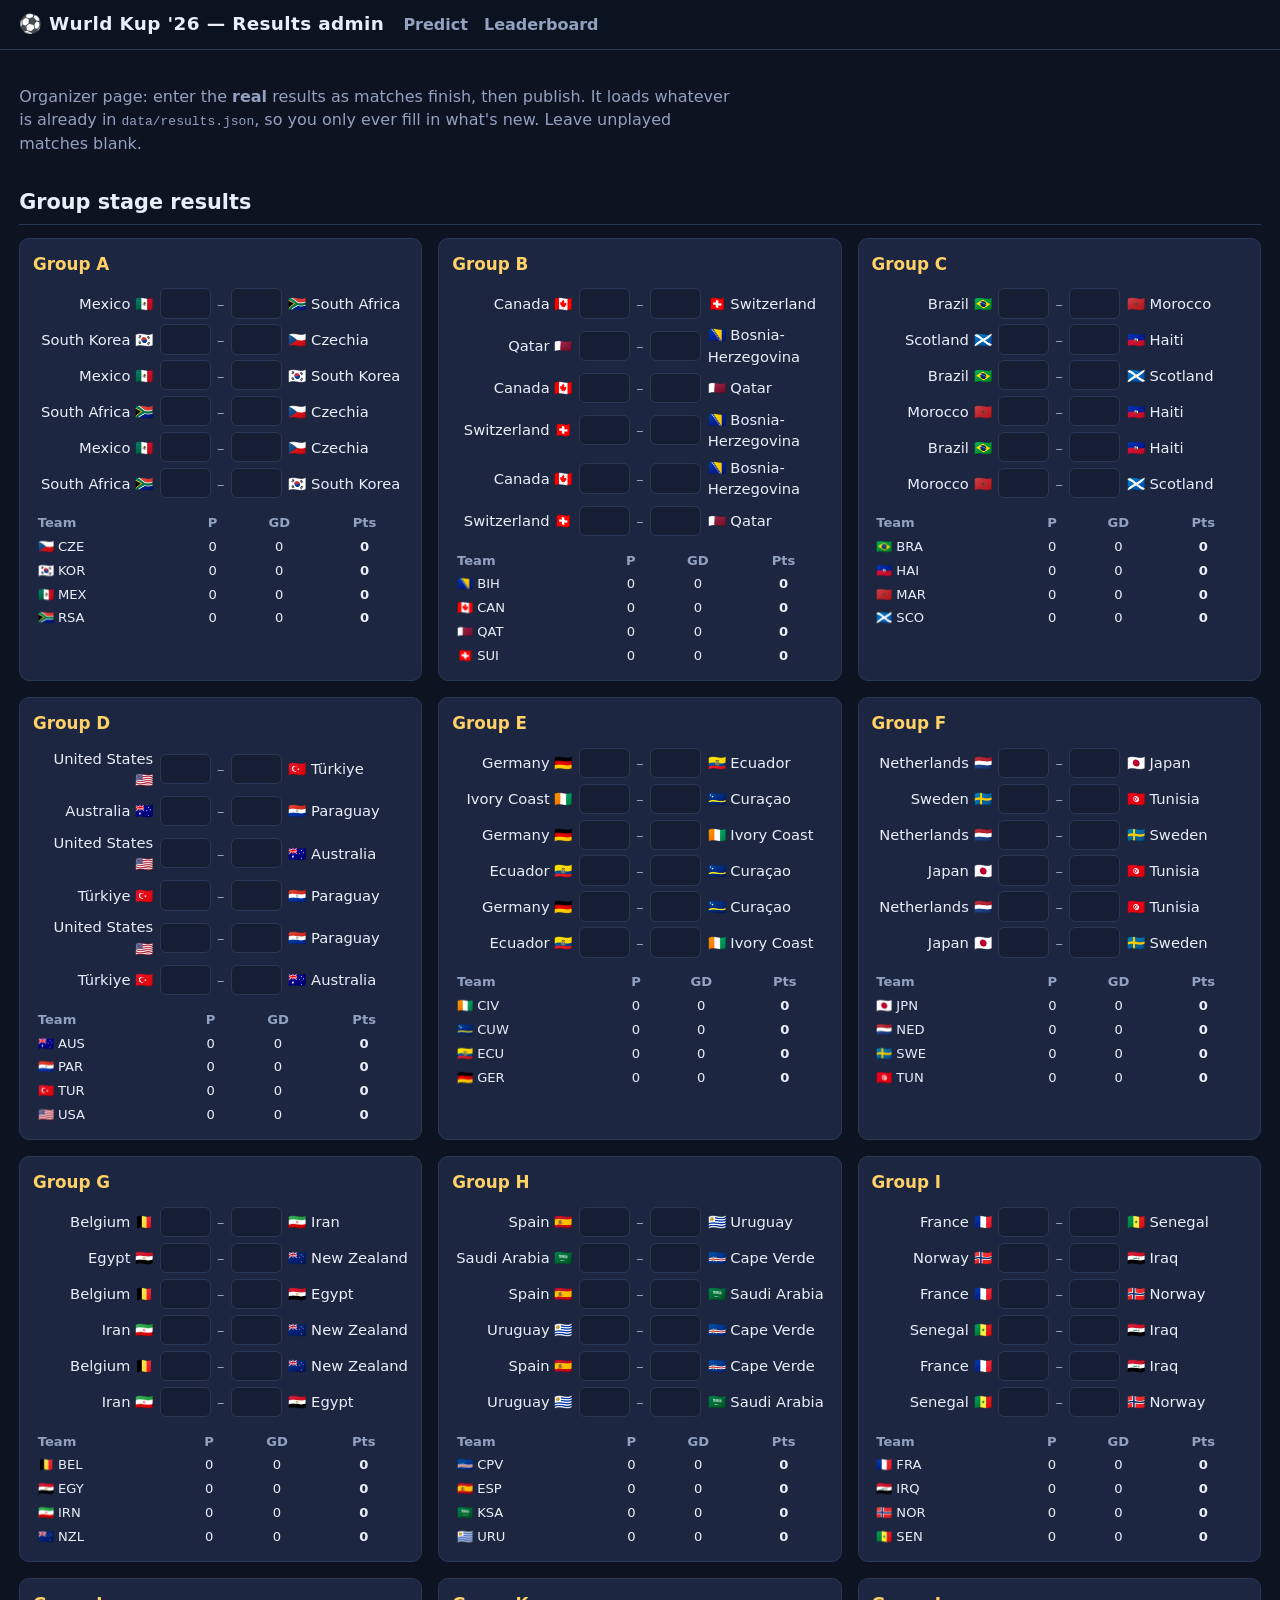
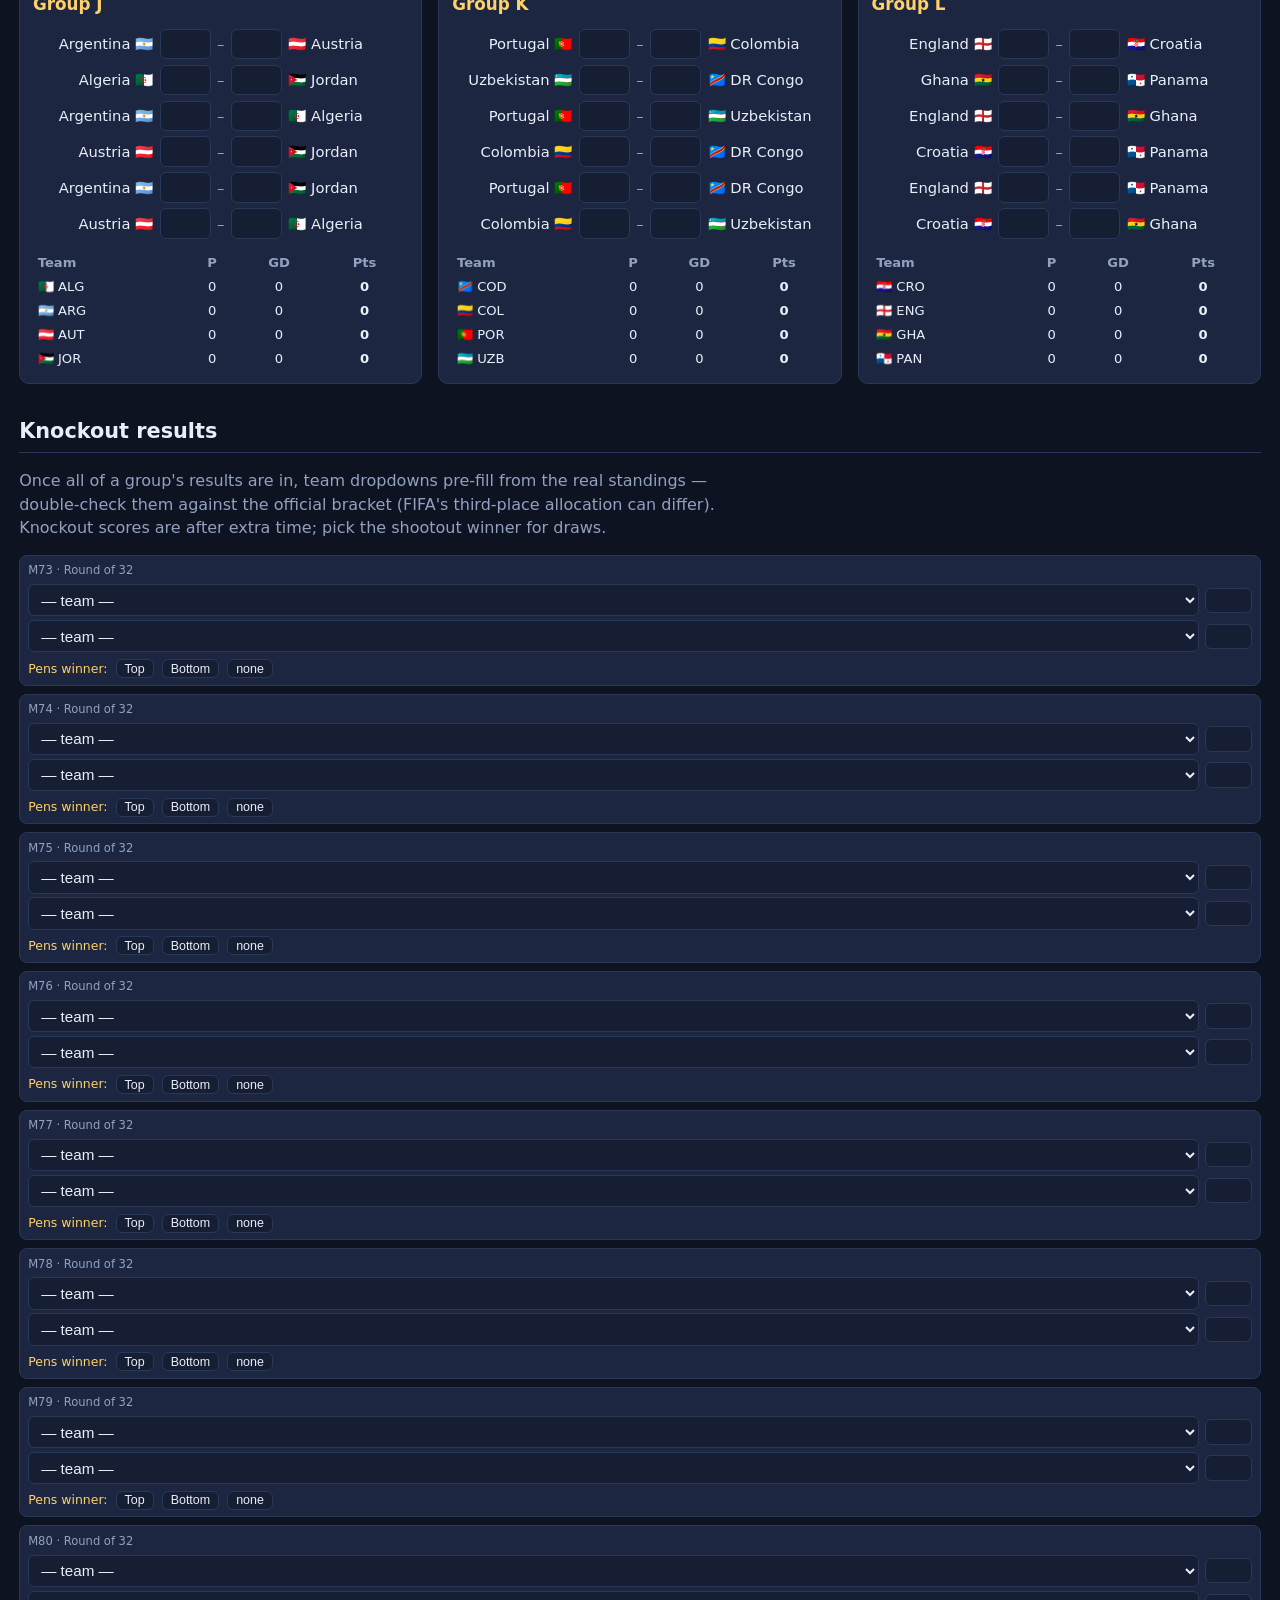
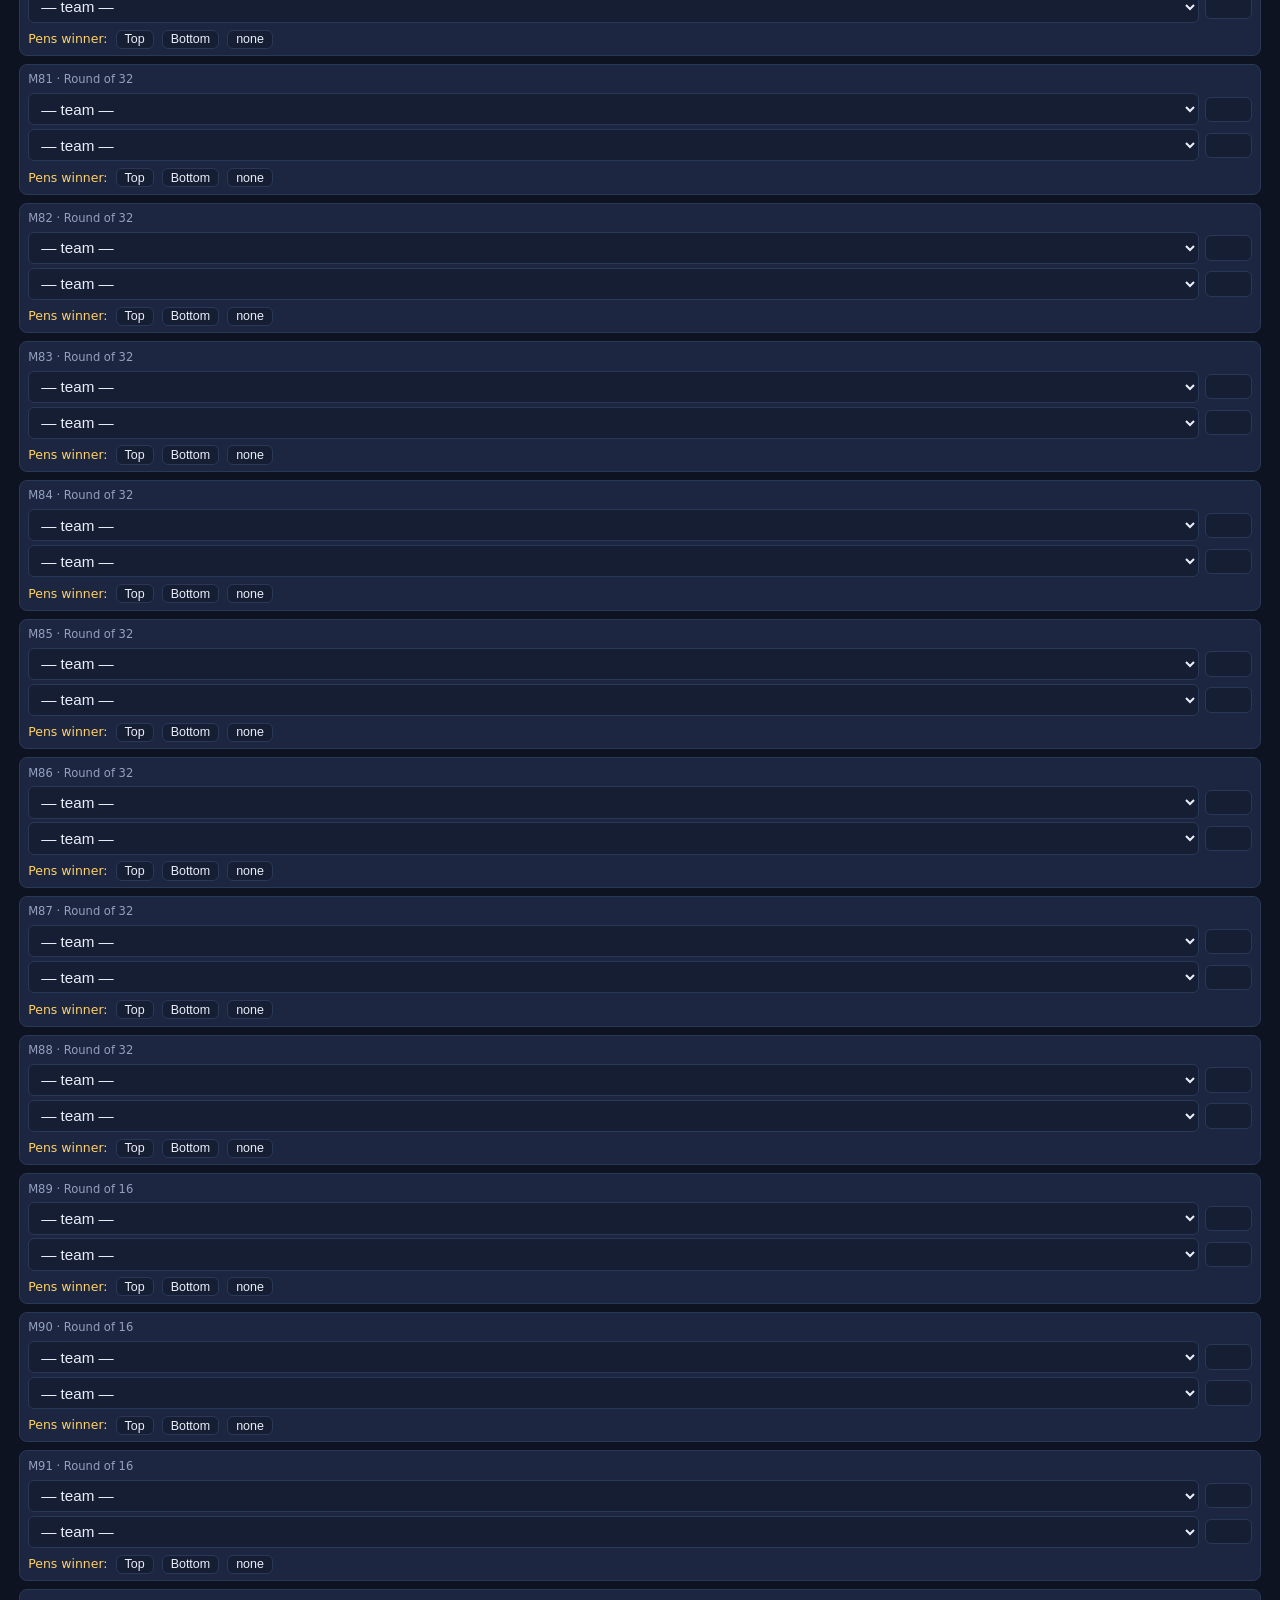
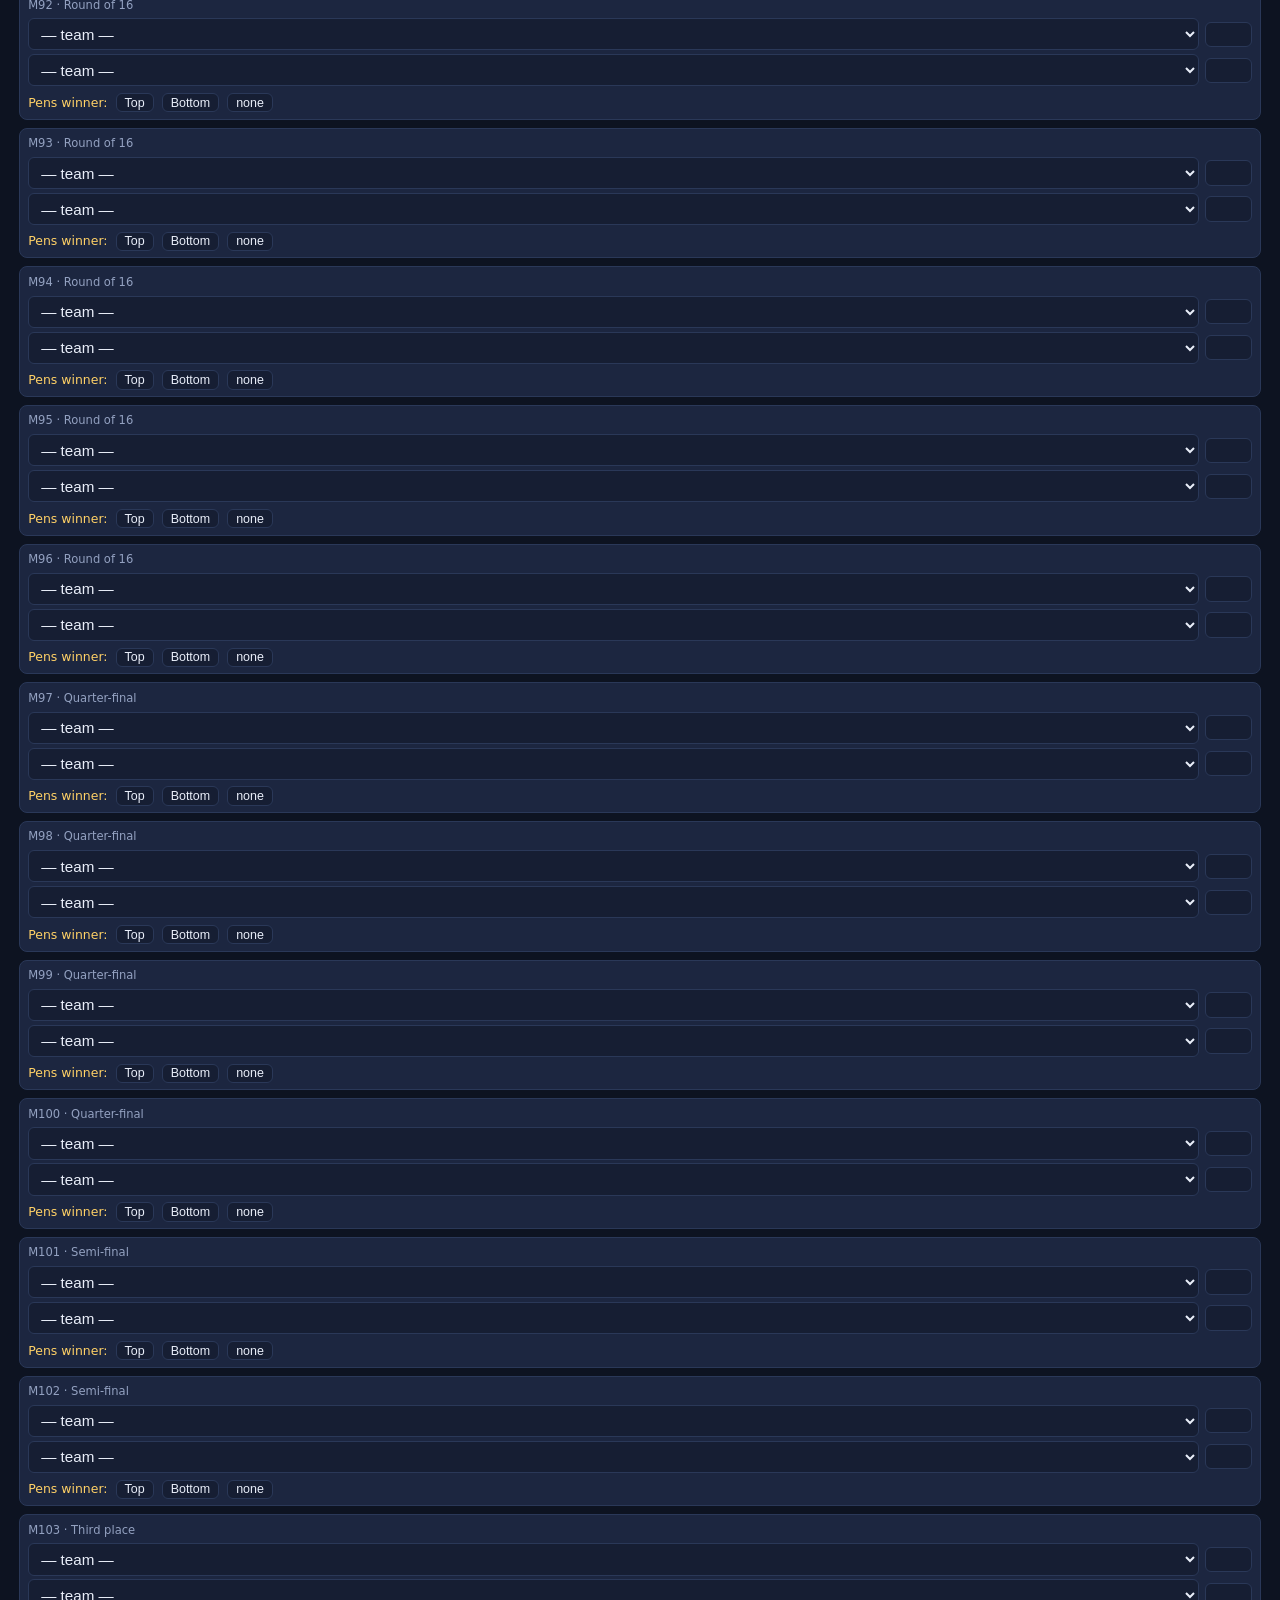
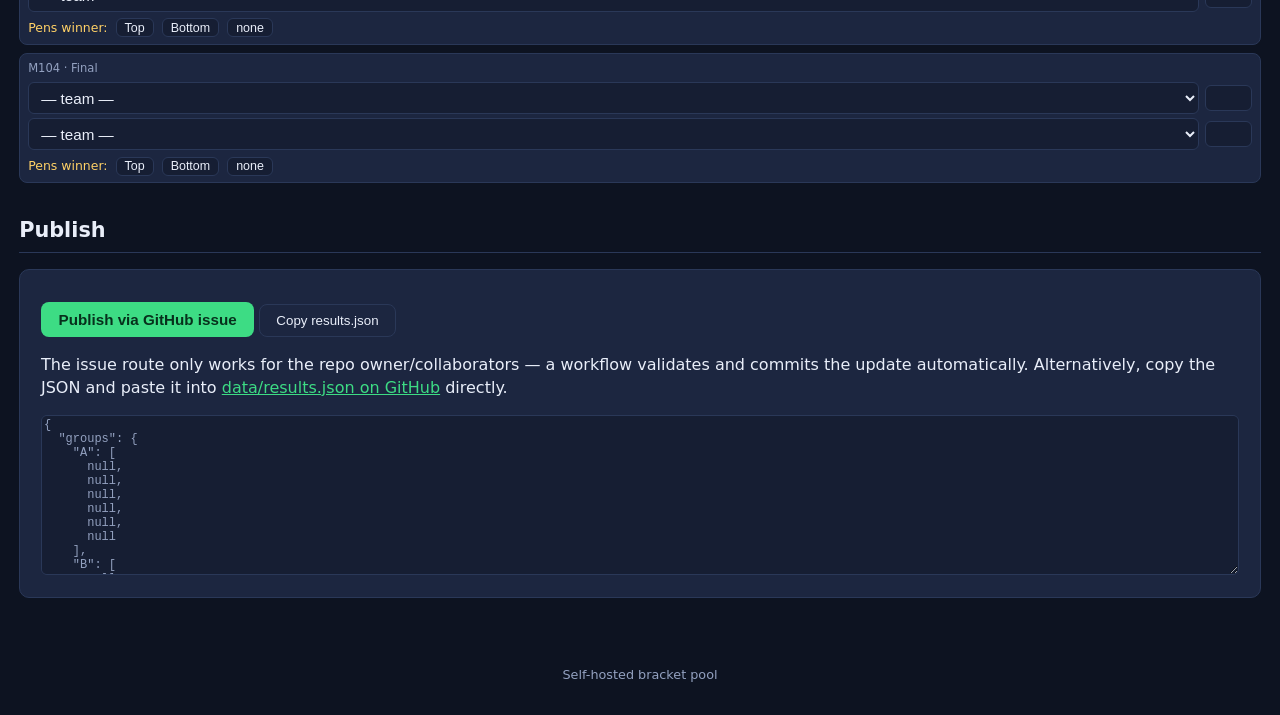
==== admin.html @ 8d199bc7 "Add self-contained World Cup 2026 bracket prediction pool Static GitHub Pages site where friends and" ====
<!DOCTYPE html>
<html lang="en">
<head>
  <meta charset="UTF-8">
  <meta name="viewport" content="width=device-width, initial-scale=1.0">
  <title>Results admin — Wurld Kup '26</title>
  <link rel="stylesheet" href="css/style.css">
  <link rel="icon" href="data:image/svg+xml,<svg xmlns=%22http://www.w3.org/2000/svg%22 viewBox=%220 0 100 100%22><text y=%22.9em%22 font-size=%2290%22>⚽</text></svg>">
</head>
<body>
  <header class="site">
    <h1><span class="ball">⚽</span>Wurld Kup '26 — Results admin</h1>
    <nav>
      <a href="index.html">Predict</a>
      <a href="leaderboard.html">Leaderboard</a>
    </nav>
  </header>

  <main>
    <p class="intro">Organizer page: enter the <strong>real</strong> results as matches finish, then publish.
    It loads whatever is already in <code>data/results.json</code>, so you only ever fill in what's new.
    Leave unplayed matches blank.</p>

    <h2 class="section">Group stage results</h2>
    <div class="groups-grid" id="groups-grid"></div>

    <h2 class="section">Knockout results</h2>
    <p class="intro">Once all of a group's results are in, team dropdowns pre-fill from the real standings —
    double-check them against the official bracket (FIFA's third-place allocation can differ). Knockout scores
    are after extra time; pick the shootout winner for draws.</p>
    <div id="ko-list"></div>

    <h2 class="section">Publish</h2>
    <div class="rules-box">
      <p>
        <button class="primary" id="btn-issue">Publish via GitHub issue</button>
        <button class="ghost" id="btn-copy">Copy results.json</button>
        <span id="copy-status"></span>
      </p>
      <p>The issue route only works for the repo owner/collaborators — a workflow validates and commits the
      update automatically. Alternatively, copy the JSON and paste it into
      <a id="edit-link" href="#">data/results.json on GitHub</a> directly.</p>
      <textarea id="json-out" style="width:100%;height:10rem;background:var(--bg-soft);color:var(--muted);border:1px solid var(--card-edge);border-radius:6px;font-family:monospace;font-size:0.75rem" readonly></textarea>
    </div>
  </main>

  <footer class="site">Self-hosted bracket pool</footer>
  <script type="module" src="js/admin.js"></script>
</body>
</html>
---- css/style.css ----
:root {
  --bg: #0d1321;
  --bg-soft: #161e33;
  --card: #1c2640;
  --card-edge: #2a3858;
  --text: #e9eef9;
  --muted: #93a1c0;
  --accent: #3ddc84;
  --accent-2: #ffd166;
  --danger: #ff6b6b;
  --qualify: rgba(61, 220, 132, 0.14);
  --third: rgba(255, 209, 102, 0.12);
}

* { box-sizing: border-box; }

body {
  margin: 0;
  font-family: "Segoe UI", system-ui, -apple-system, sans-serif;
  background: var(--bg);
  color: var(--text);
  line-height: 1.45;
}

a { color: var(--accent); }

header.site {
  position: sticky;
  top: 0;
  z-index: 50;
  background: rgba(13, 19, 33, 0.95);
  backdrop-filter: blur(6px);
  border-bottom: 1px solid var(--card-edge);
  padding: 0.7rem 1.2rem;
  display: flex;
  align-items: center;
  gap: 1.2rem;
  flex-wrap: wrap;
}

header.site h1 {
  font-size: 1.15rem;
  margin: 0;
  letter-spacing: 0.02em;
}

header.site h1 .ball { margin-right: 0.4rem; }

header.site nav { display: flex; gap: 1rem; }
header.site nav a { color: var(--muted); text-decoration: none; font-weight: 600; }
header.site nav a:hover, header.site nav a.active { color: var(--text); }

#lock-banner {
  margin-left: auto;
  font-size: 0.85rem;
  color: var(--accent-2);
}
#lock-banner.locked { color: var(--danger); font-weight: 700; }

main { max-width: 1280px; margin: 0 auto; padding: 1.2rem; }

.intro { color: var(--muted); max-width: 70ch; }

.notice {
  background: var(--bg-soft);
  border: 1px solid var(--card-edge);
  border-left: 4px solid var(--accent-2);
  padding: 0.7rem 1rem;
  border-radius: 8px;
  margin: 1rem 0;
}
.notice.error { border-left-color: var(--danger); }

h2.section {
  margin: 2rem 0 0.8rem;
  font-size: 1.3rem;
  border-bottom: 1px solid var(--card-edge);
  padding-bottom: 0.4rem;
}

.field-row { display: flex; gap: 0.8rem; align-items: center; flex-wrap: wrap; margin: 0.8rem 0; }
.field-row label { font-weight: 600; }

input[type="text"], input[type="number"], select {
  background: var(--bg-soft);
  color: var(--text);
  border: 1px solid var(--card-edge);
  border-radius: 6px;
  padding: 0.35rem 0.5rem;
  font-size: 0.95rem;
}
input[type="text"] { min-width: 16rem; }
input[type="number"] { width: 3.2rem; text-align: center; }
input:focus { outline: 2px solid var(--accent); outline-offset: -1px; }
input:disabled, select:disabled { opacity: 0.6; }

/* Group cards */
.groups-grid {
  display: grid;
  grid-template-columns: repeat(auto-fill, minmax(330px, 1fr));
  gap: 1rem;
}

.group-card {
  background: var(--card);
  border: 1px solid var(--card-edge);
  border-radius: 10px;
  padding: 0.8rem;
}
.group-card h3 { margin: 0 0 0.6rem; font-size: 1.05rem; color: var(--accent-2); }

.gmatch {
  display: grid;
  grid-template-columns: 1fr auto auto auto 1fr;
  align-items: center;
  gap: 0.4rem;
  padding: 0.18rem 0;
  font-size: 0.92rem;
}
.gmatch .t-home { text-align: right; }
.gmatch .t-away { text-align: left; }
.gmatch .dash { color: var(--muted); }

table.mini-table {
  width: 100%;
  margin-top: 0.6rem;
  border-collapse: collapse;
  font-size: 0.82rem;
}
table.mini-table th, table.mini-table td { padding: 0.15rem 0.3rem; text-align: center; }
table.mini-table th { color: var(--muted); font-weight: 600; }
table.mini-table td:first-child, table.mini-table th:first-child { text-align: left; }
table.mini-table tr.q1, table.mini-table tr.q2 { background: var(--qualify); }
table.mini-table tr.q3 { background: var(--third); }

/* Thirds panel */
#thirds-panel {
  background: var(--card);
  border: 1px solid var(--card-edge);
  border-radius: 10px;
  padding: 0.8rem 1rem;
  margin: 1rem 0;
  font-size: 0.9rem;
}
#thirds-panel .third-chip {
  display: inline-block;
  margin: 0.15rem 0.3rem 0.15rem 0;
  padding: 0.15rem 0.55rem;
  border-radius: 999px;
  background: var(--bg-soft);
  border: 1px solid var(--card-edge);
}
#thirds-panel .third-chip.in { border-color: var(--accent); }
#thirds-panel .third-chip.out { opacity: 0.45; }

/* Bracket */
.bracket-scroll { overflow-x: auto; padding-bottom: 0.8rem; }
.bracket {
  display: flex;
  gap: 1.1rem;
  min-width: 1150px;
  align-items: stretch;
}
.round-col { display: flex; flex-direction: column; flex: 1; min-width: 180px; }
.round-col h4 { text-align: center; margin: 0 0 0.5rem; color: var(--muted); font-size: 0.85rem; }
.round-col .matches {
  display: flex;
  flex-direction: column;
  justify-content: space-around;
  flex: 1;
  gap: 0.5rem;
}

.ko-match {
  background: var(--card);
  border: 1px solid var(--card-edge);
  border-radius: 8px;
  padding: 0.4rem 0.5rem;
  font-size: 0.85rem;
}
.ko-match .mnum { color: var(--muted); font-size: 0.72rem; margin-bottom: 0.2rem; }
.ko-row {
  display: grid;
  grid-template-columns: 1fr auto;
  align-items: center;
  gap: 0.4rem;
  padding: 0.12rem 0;
}
.ko-row .team { overflow: hidden; text-overflow: ellipsis; white-space: nowrap; }
.ko-row .team.tbd { color: var(--muted); font-style: italic; }
.ko-row .team.adv { color: var(--accent); font-weight: 700; }
.ko-match input[type="number"] { width: 2.9rem; padding: 0.2rem 0.3rem; }
.pens-row { margin-top: 0.3rem; font-size: 0.78rem; color: var(--accent-2); display: flex; gap: 0.5rem; align-items: center; flex-wrap: wrap; }
.pens-row button {
  background: var(--bg-soft);
  color: var(--text);
  border: 1px solid var(--card-edge);
  border-radius: 6px;
  padding: 0.1rem 0.5rem;
  cursor: pointer;
  font-size: 0.78rem;
}
.pens-row button.sel { border-color: var(--accent); color: var(--accent); font-weight: 700; }

.champ-banner {
  margin-top: 0.8rem;
  text-align: center;
  font-size: 1.2rem;
}
.champ-banner strong { color: var(--accent-2); }

/* Submit bar */
.submit-bar {
  position: sticky;
  bottom: 0;
  background: rgba(13, 19, 33, 0.97);
  border-top: 1px solid var(--card-edge);
  padding: 0.7rem 1.2rem;
  display: flex;
  gap: 0.8rem;
  align-items: center;
  flex-wrap: wrap;
  z-index: 40;
}
.submit-bar .progress { color: var(--muted); font-size: 0.9rem; }

button.primary, a.button-primary {
  background: var(--accent);
  color: #07301c;
  font-weight: 700;
  border: none;
  border-radius: 8px;
  padding: 0.55rem 1.1rem;
  font-size: 0.95rem;
  cursor: pointer;
  text-decoration: none;
  display: inline-block;
}
button.primary:disabled { opacity: 0.4; cursor: not-allowed; }
button.ghost {
  background: transparent;
  color: var(--text);
  border: 1px solid var(--card-edge);
  border-radius: 8px;
  padding: 0.5rem 1rem;
  cursor: pointer;
}

/* Modal */
.modal-backdrop {
  position: fixed; inset: 0;
  background: rgba(0, 0, 0, 0.65);
  display: flex; align-items: center; justify-content: center;
  z-index: 100;
  padding: 1rem;
}
.modal {
  background: var(--card);
  border: 1px solid var(--card-edge);
  border-radius: 12px;
  max-width: 560px;
  width: 100%;
  padding: 1.2rem 1.4rem;
  max-height: 90vh;
  overflow-y: auto;
}
.modal h3 { margin-top: 0; }
.modal ol { padding-left: 1.2rem; }
.modal .errors { color: var(--danger); }
.modal textarea {
  width: 100%; height: 6rem;
  background: var(--bg-soft); color: var(--muted);
  border: 1px solid var(--card-edge); border-radius: 6px;
  font-family: monospace; font-size: 0.75rem;
}

/* Leaderboard */
table.board {
  width: 100%;
  border-collapse: collapse;
  font-size: 0.92rem;
}
table.board th, table.board td {
  padding: 0.45rem 0.6rem;
  text-align: right;
  border-bottom: 1px solid var(--card-edge);
}
table.board th:nth-child(-n+2), table.board td:nth-child(-n+2) { text-align: left; }
table.board th { color: var(--muted); font-size: 0.8rem; text-transform: uppercase; letter-spacing: 0.05em; }
table.board tr.expandable { cursor: pointer; }
table.board tr.expandable:hover { background: var(--bg-soft); }
table.board td.total { font-weight: 700; color: var(--accent); }
table.board tr.rank-1 td:first-child::before { content: "🏆 "; }

.detail-row td { background: var(--bg-soft); padding: 0.6rem 1rem; }
table.detail {
  width: 100%; border-collapse: collapse; font-size: 0.82rem;
}
table.detail th, table.detail td { padding: 0.2rem 0.5rem; text-align: left; border-bottom: 1px solid var(--card-edge); }
table.detail td.pts { text-align: right; }
table.detail tr.scored td.pts { color: var(--accent); font-weight: 600; }

.rules-box {
  background: var(--card);
  border: 1px solid var(--card-edge);
  border-radius: 10px;
  padding: 1rem 1.3rem;
  margin: 1rem 0;
}
.rules-box table { border-collapse: collapse; margin: 0.5rem 0; }
.rules-box th, .rules-box td { border: 1px solid var(--card-edge); padding: 0.3rem 0.7rem; font-size: 0.88rem; }

footer.site {
  text-align: center;
  color: var(--muted);
  font-size: 0.8rem;
  padding: 2rem 1rem;
}
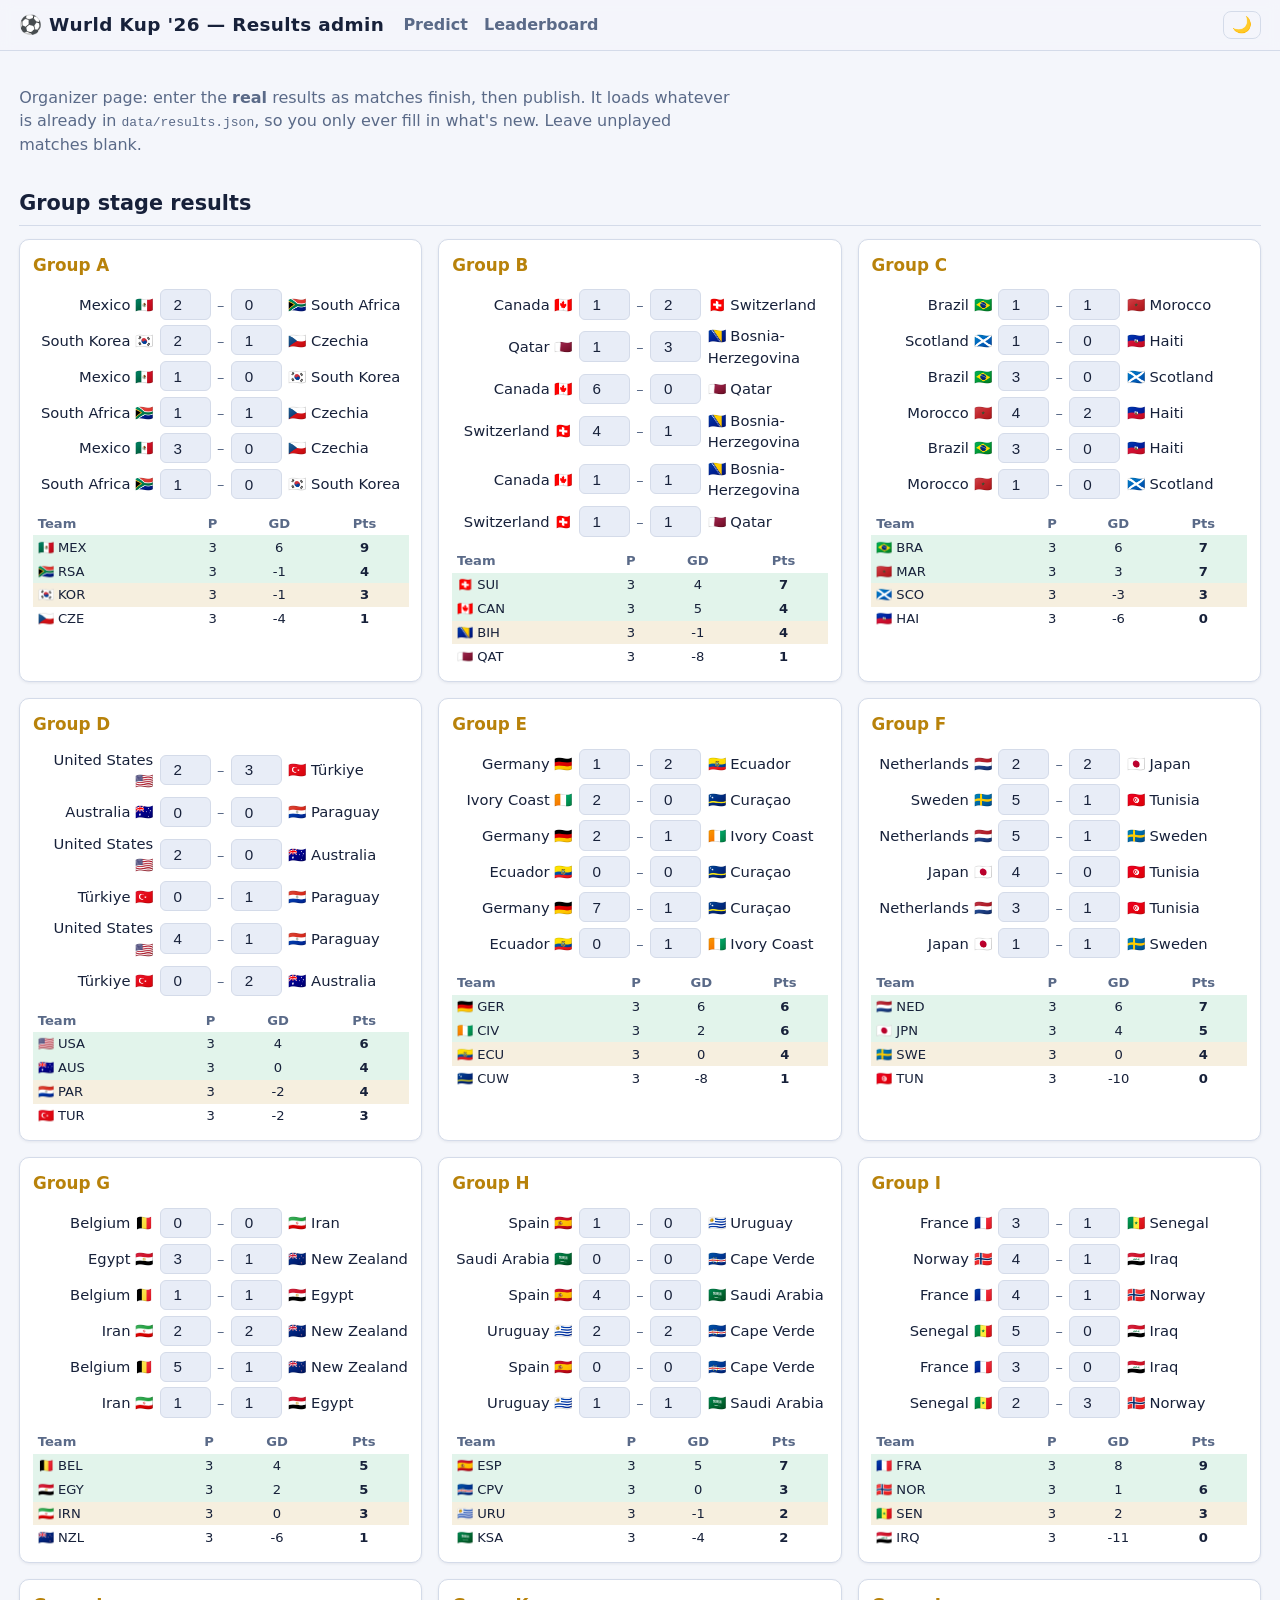
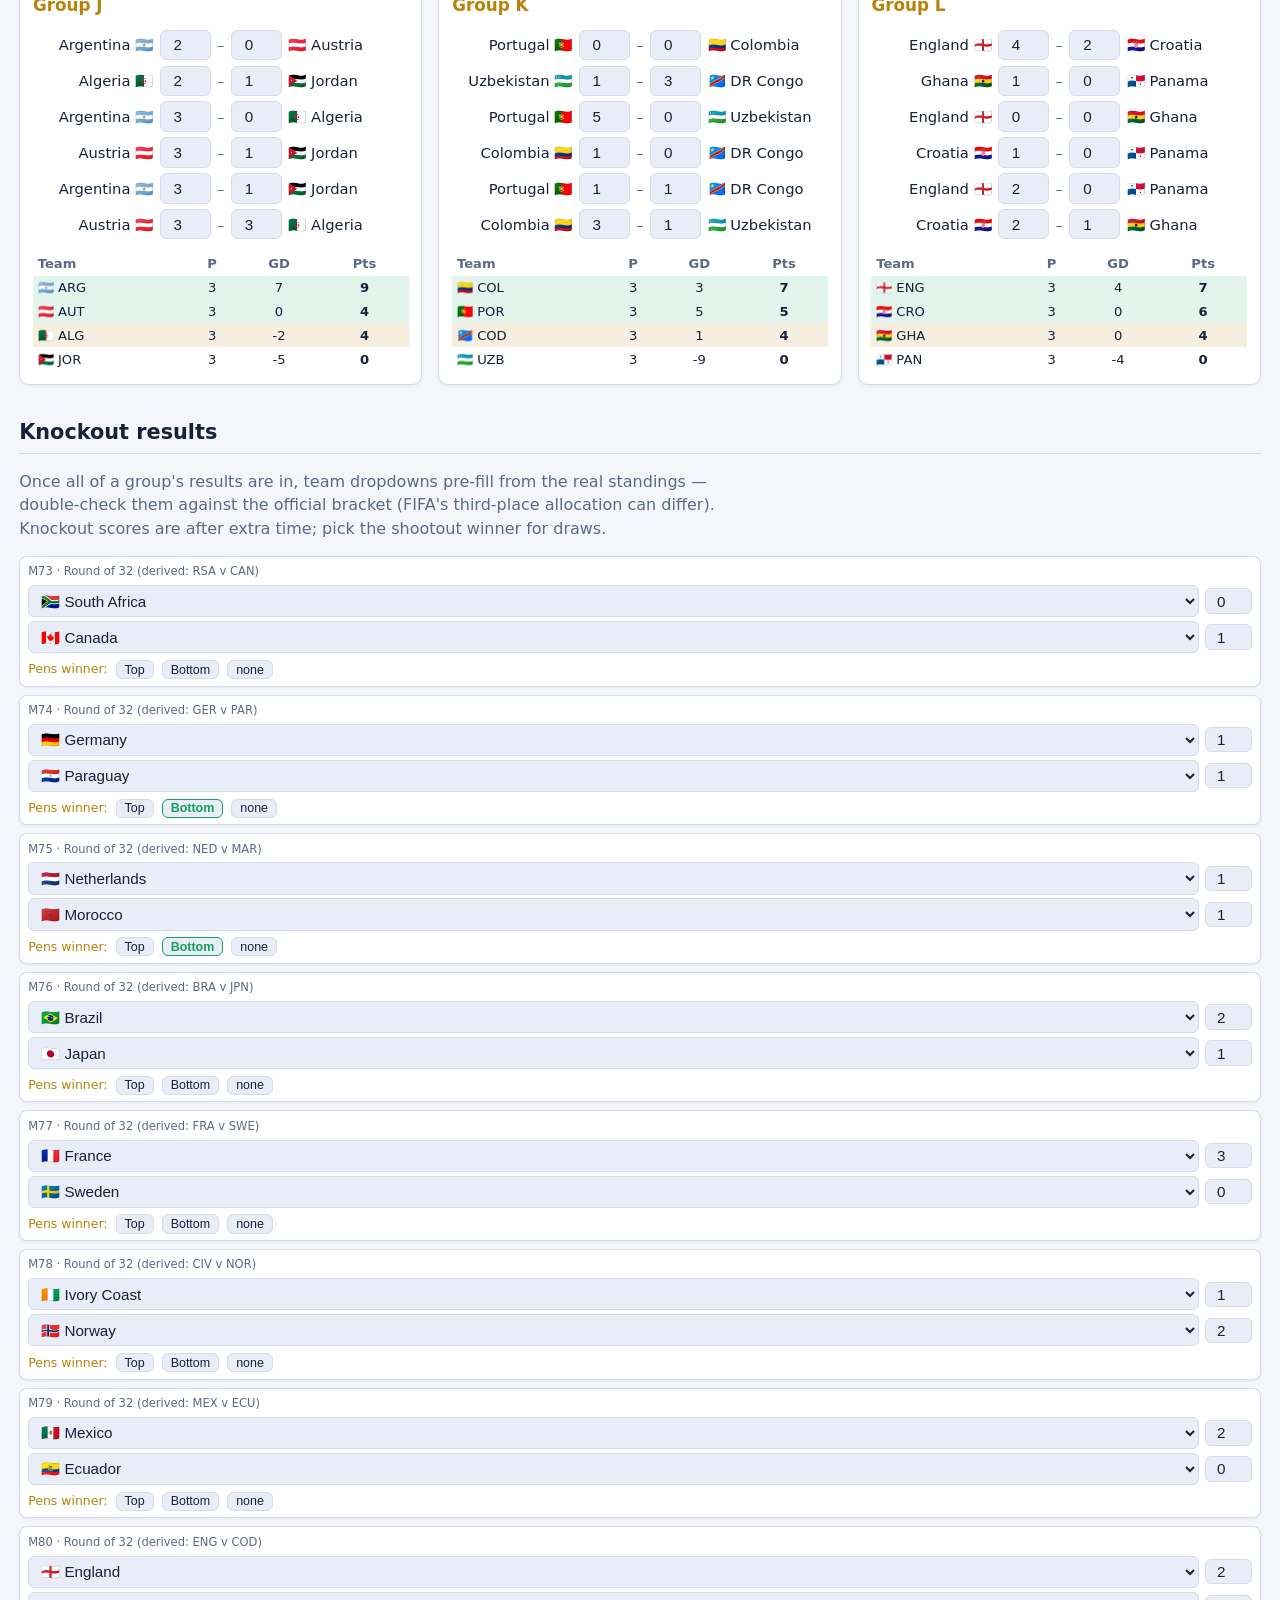
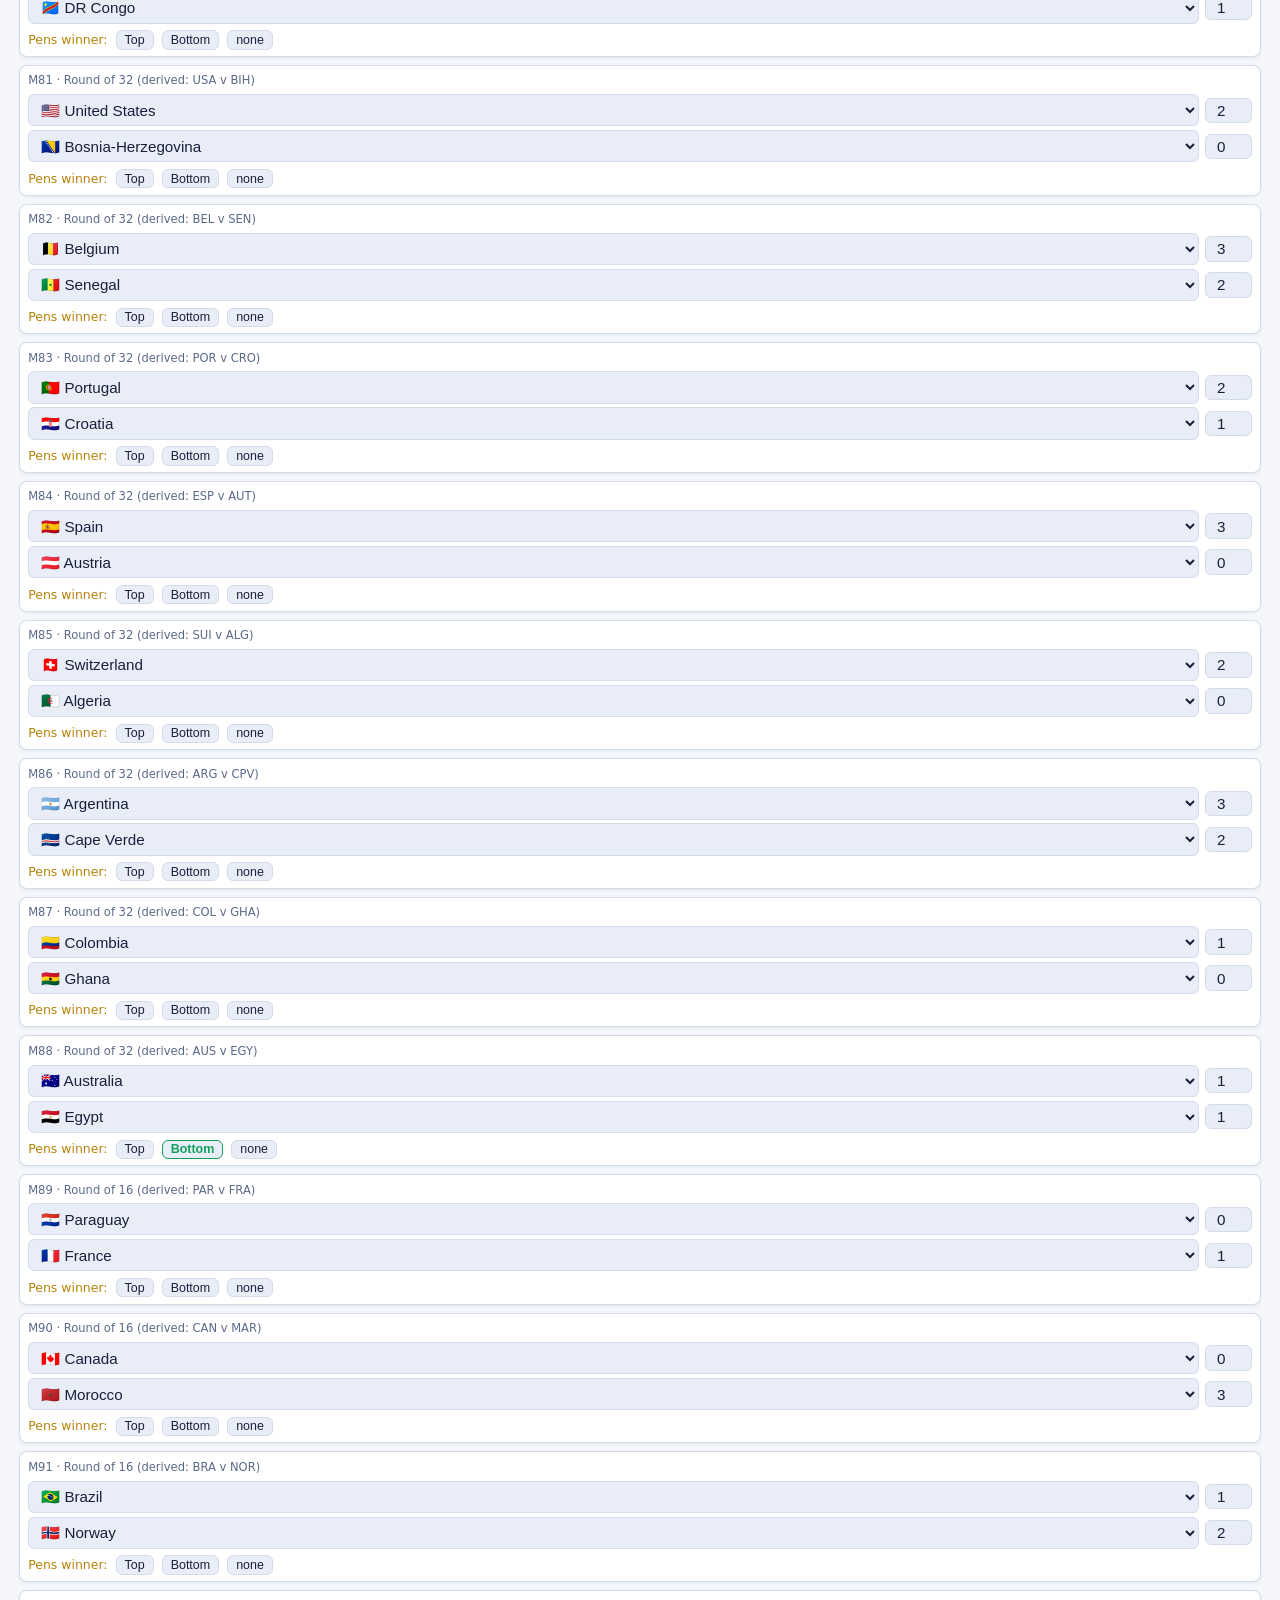
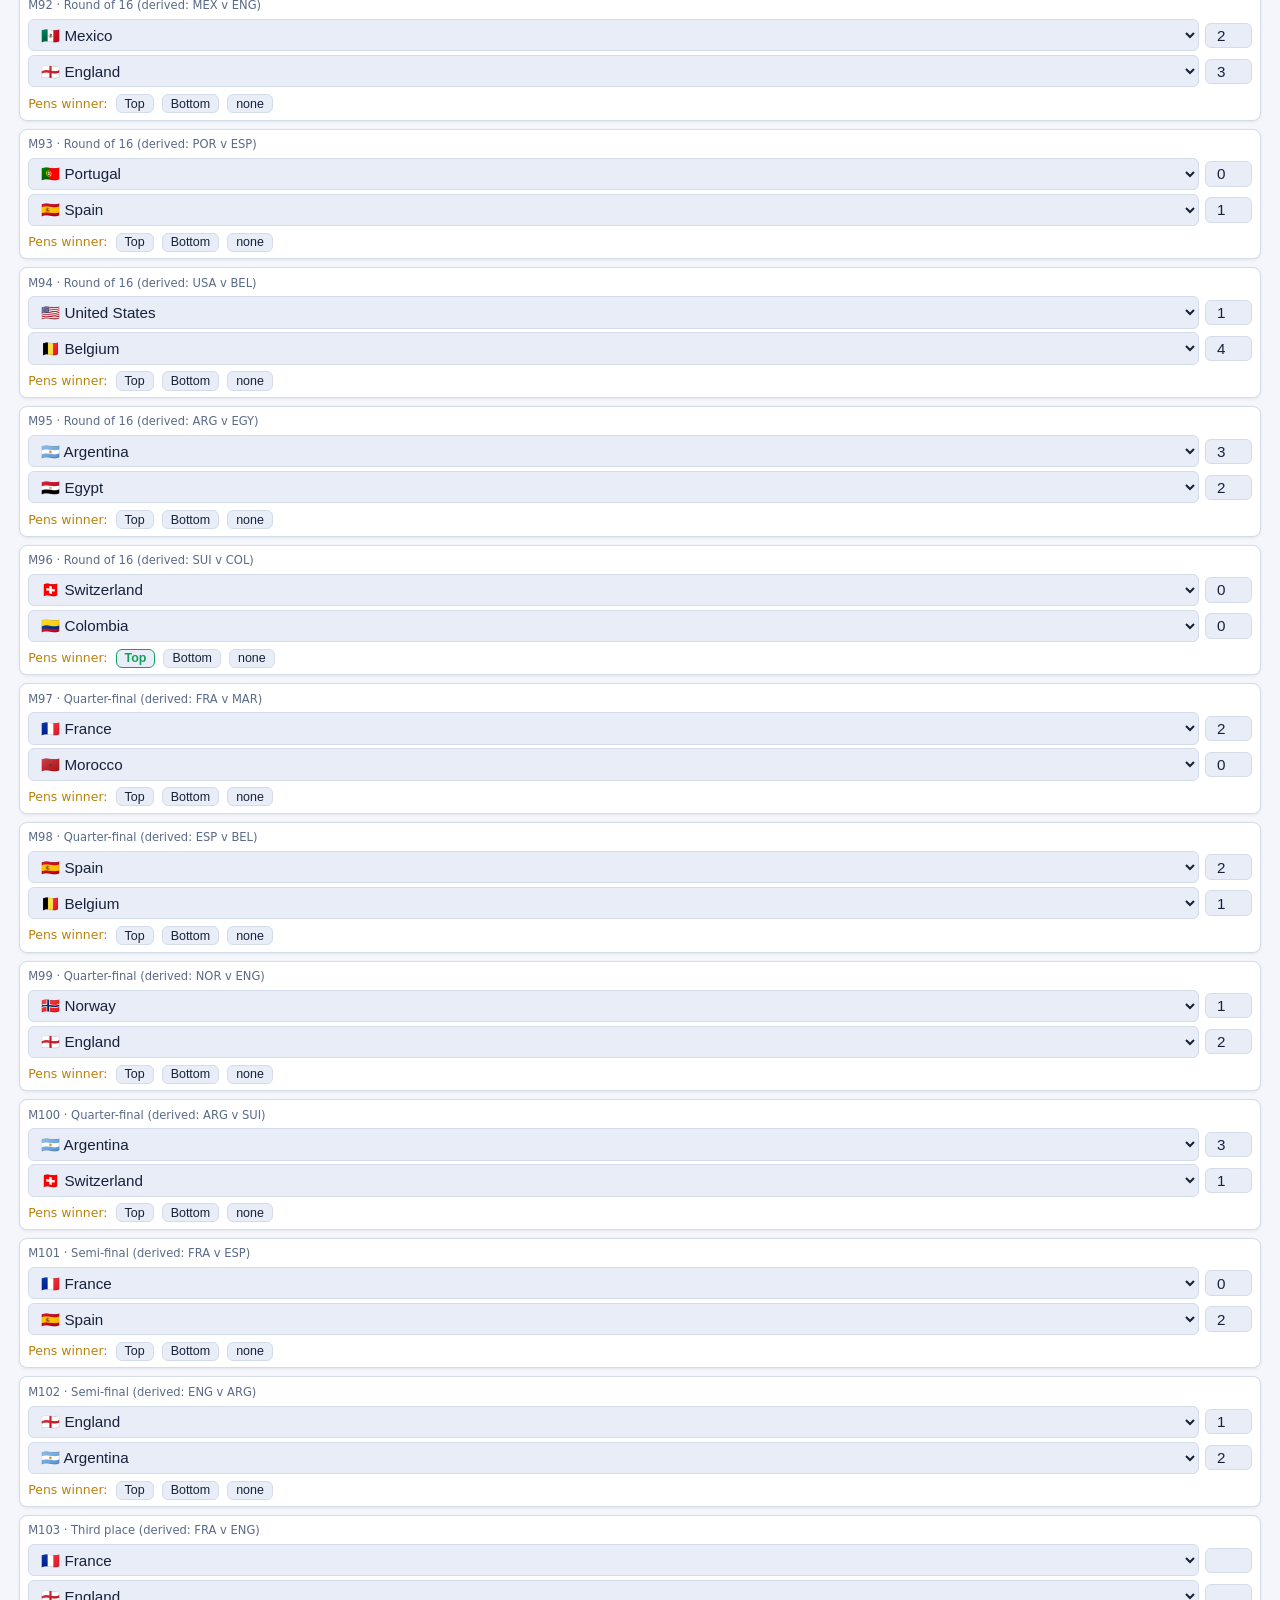
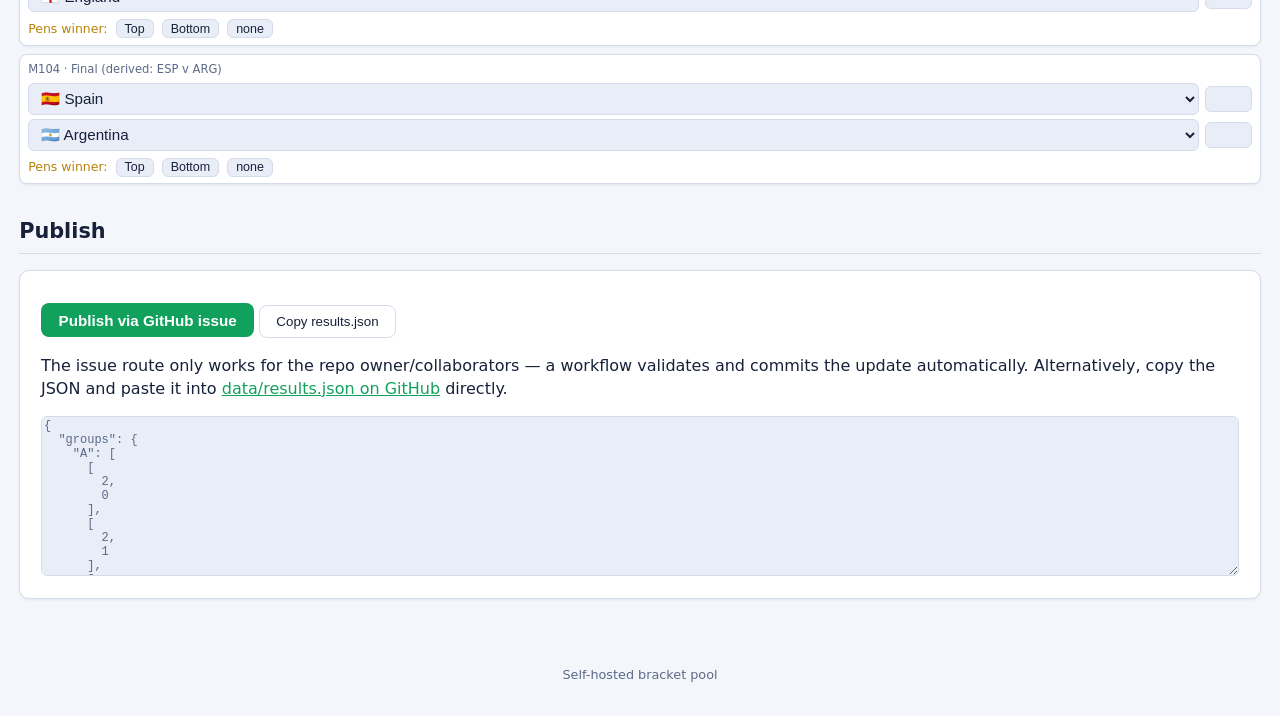
==== commit 95c4ff05: "Add light mode with theme toggle Introduce a light color palette alongside the existing dark one, dr" ====
--- a/admin.html
+++ b/admin.html
@@ -2,9 +2,11 @@
 <html lang="en">
 <head>
   <meta charset="UTF-8">
+  <meta name="robots" content="noindex, nofollow">
   <meta name="viewport" content="width=device-width, initial-scale=1.0">
   <title>Results admin — Wurld Kup '26</title>
   <link rel="stylesheet" href="css/style.css">
+  <script src="js/theme.js"></script>
   <link rel="icon" href="data:image/svg+xml,<svg xmlns=%22http://www.w3.org/2000/svg%22 viewBox=%220 0 100 100%22><text y=%22.9em%22 font-size=%2290%22>⚽</text></svg>">
 </head>
 <body>
--- a/css/style.css
+++ b/css/style.css
@@ -10,6 +10,54 @@
   --danger: #ff6b6b;
   --qualify: rgba(61, 220, 132, 0.14);
   --third: rgba(255, 209, 102, 0.12);
+  /* Themeable chrome */
+  --header-bg: rgba(13, 19, 33, 0.95);
+  --bar-bg: rgba(13, 19, 33, 0.97);
+  --on-accent: #07301c;
+  --shadow: none;
+  color-scheme: dark;
+}
+
+/* Light theme — applied either by explicit toggle or by system preference
+   (unless the user has explicitly chosen dark). */
+:root[data-theme="light"] {
+  --bg: #f4f6fb;
+  --bg-soft: #e8edf7;
+  --card: #ffffff;
+  --card-edge: #d4dbe9;
+  --text: #17213a;
+  --muted: #5a6a88;
+  --accent: #12a15c;
+  --accent-2: #b8820a;
+  --danger: #d64545;
+  --qualify: rgba(18, 161, 92, 0.12);
+  --third: rgba(184, 130, 10, 0.13);
+  --header-bg: rgba(244, 246, 251, 0.9);
+  --bar-bg: rgba(244, 246, 251, 0.97);
+  --on-accent: #ffffff;
+  --shadow: 0 1px 3px rgba(23, 33, 58, 0.08);
+  color-scheme: light;
+}
+
+@media (prefers-color-scheme: light) {
+  :root:not([data-theme="dark"]) {
+    --bg: #f4f6fb;
+    --bg-soft: #e8edf7;
+    --card: #ffffff;
+    --card-edge: #d4dbe9;
+    --text: #17213a;
+    --muted: #5a6a88;
+    --accent: #12a15c;
+    --accent-2: #b8820a;
+    --danger: #d64545;
+    --qualify: rgba(18, 161, 92, 0.12);
+    --third: rgba(184, 130, 10, 0.13);
+    --header-bg: rgba(244, 246, 251, 0.9);
+    --bar-bg: rgba(244, 246, 251, 0.97);
+    --on-accent: #ffffff;
+    --shadow: 0 1px 3px rgba(23, 33, 58, 0.08);
+    color-scheme: light;
+  }
 }
 
 * { box-sizing: border-box; }
@@ -28,7 +76,7 @@
   position: sticky;
   top: 0;
   z-index: 50;
-  background: rgba(13, 19, 33, 0.95);
+  background: var(--header-bg);
   backdrop-filter: blur(6px);
   border-bottom: 1px solid var(--card-edge);
   padding: 0.7rem 1.2rem;
@@ -50,6 +98,20 @@
 header.site nav a { color: var(--muted); text-decoration: none; font-weight: 600; }
 header.site nav a:hover, header.site nav a.active { color: var(--text); }
 
+.theme-toggle {
+  background: transparent;
+  border: 1px solid var(--card-edge);
+  color: var(--muted);
+  border-radius: 8px;
+  padding: 0.3rem 0.5rem;
+  font-size: 1rem;
+  line-height: 1;
+  cursor: pointer;
+}
+.theme-toggle:hover { color: var(--text); border-color: var(--muted); }
+/* Pushed to the far right on pages that have no #lock-banner to do it. */
+.theme-toggle.push { margin-left: auto; }
+
 #lock-banner {
   margin-left: auto;
   font-size: 0.85rem;
@@ -106,6 +168,7 @@
   border: 1px solid var(--card-edge);
   border-radius: 10px;
   padding: 0.8rem;
+  box-shadow: var(--shadow);
 }
 .group-card h3 { margin: 0 0 0.6rem; font-size: 1.05rem; color: var(--accent-2); }
 
@@ -141,6 +204,7 @@
   padding: 0.8rem 1rem;
   margin: 1rem 0;
   font-size: 0.9rem;
+  box-shadow: var(--shadow);
 }
 #thirds-panel .third-chip {
   display: inline-block;
@@ -177,6 +241,7 @@
   border-radius: 8px;
   padding: 0.4rem 0.5rem;
   font-size: 0.85rem;
+  box-shadow: var(--shadow);
 }
 .ko-match .mnum { color: var(--muted); font-size: 0.72rem; margin-bottom: 0.2rem; }
 .ko-row {
@@ -213,7 +278,7 @@
 .submit-bar {
   position: sticky;
   bottom: 0;
-  background: rgba(13, 19, 33, 0.97);
+  background: var(--bar-bg);
   border-top: 1px solid var(--card-edge);
   padding: 0.7rem 1.2rem;
   display: flex;
@@ -226,7 +291,7 @@
 
 button.primary, a.button-primary {
   background: var(--accent);
-  color: #07301c;
+  color: var(--on-accent);
   font-weight: 700;
   border: none;
   border-radius: 8px;
@@ -306,6 +371,7 @@
   border-radius: 10px;
   padding: 1rem 1.3rem;
   margin: 1rem 0;
+  box-shadow: var(--shadow);
 }
 .rules-box table { border-collapse: collapse; margin: 0.5rem 0; }
 .rules-box th, .rules-box td { border: 1px solid var(--card-edge); padding: 0.3rem 0.7rem; font-size: 0.88rem; }
@@ -316,3 +382,57 @@
   font-size: 0.8rem;
   padding: 2rem 1rem;
 }
+
+/* ---------------------------------------------------------------------------
+   Results / schedule page */
+.schedule { display: flex; flex-direction: column; gap: 1.4rem; }
+.sched-section > h3 {
+  margin: 0 0 0.5rem;
+  font-size: 0.95rem;
+  color: var(--accent-2);
+  border-bottom: 1px solid var(--card-edge);
+  padding-bottom: 0.3rem;
+}
+.match-list { display: flex; flex-direction: column; gap: 0.35rem; }
+.match-row {
+  display: grid;
+  grid-template-columns: 5.6rem 1fr 3.6rem 1fr 1.2rem;
+  align-items: center;
+  gap: 0.5rem;
+  padding: 0.5rem 0.8rem;
+  background: var(--card);
+  border: 1px solid var(--card-edge);
+  border-left: 3px solid var(--card-edge);
+  border-radius: 8px;
+  cursor: pointer;
+  box-shadow: var(--shadow);
+}
+.match-row:hover { background: var(--bg-soft); }
+.match-row.played { border-left-color: var(--accent); }
+.match-row .tag { color: var(--muted); font-size: 0.72rem; white-space: nowrap; }
+.match-row .side { overflow: hidden; text-overflow: ellipsis; white-space: nowrap; }
+.match-row .side.home { text-align: right; }
+.match-row .side.away { text-align: left; }
+.match-row .score { font-weight: 700; text-align: center; }
+.match-row .score.tbd { color: var(--muted); font-weight: 400; font-style: italic; }
+.match-row .chev { color: var(--muted); text-align: center; font-size: 0.8rem; }
+.match-detail {
+  background: var(--bg-soft);
+  border: 1px solid var(--card-edge);
+  border-radius: 8px;
+  padding: 0.55rem 0.9rem;
+  margin: 0.1rem 0 0.25rem;
+}
+.match-detail .match-meta { margin: 0 0 0.3rem; font-size: 0.75rem; color: var(--muted); }
+.match-detail .match-result { margin: 0 0 0.4rem; font-size: 0.9rem; }
+.match-detail .match-result.muted { color: var(--muted); font-style: italic; }
+.match-detail table.detail { width: 100%; }
+
+@media (max-width: 560px) {
+  .match-row { grid-template-columns: 1fr 3rem 1fr; grid-template-areas: "tag tag chev" "home score away"; }
+  .match-row .tag { grid-area: tag; }
+  .match-row .chev { grid-area: chev; }
+  .match-row .side.home { grid-area: home; }
+  .match-row .score { grid-area: score; }
+  .match-row .side.away { grid-area: away; }
+}
